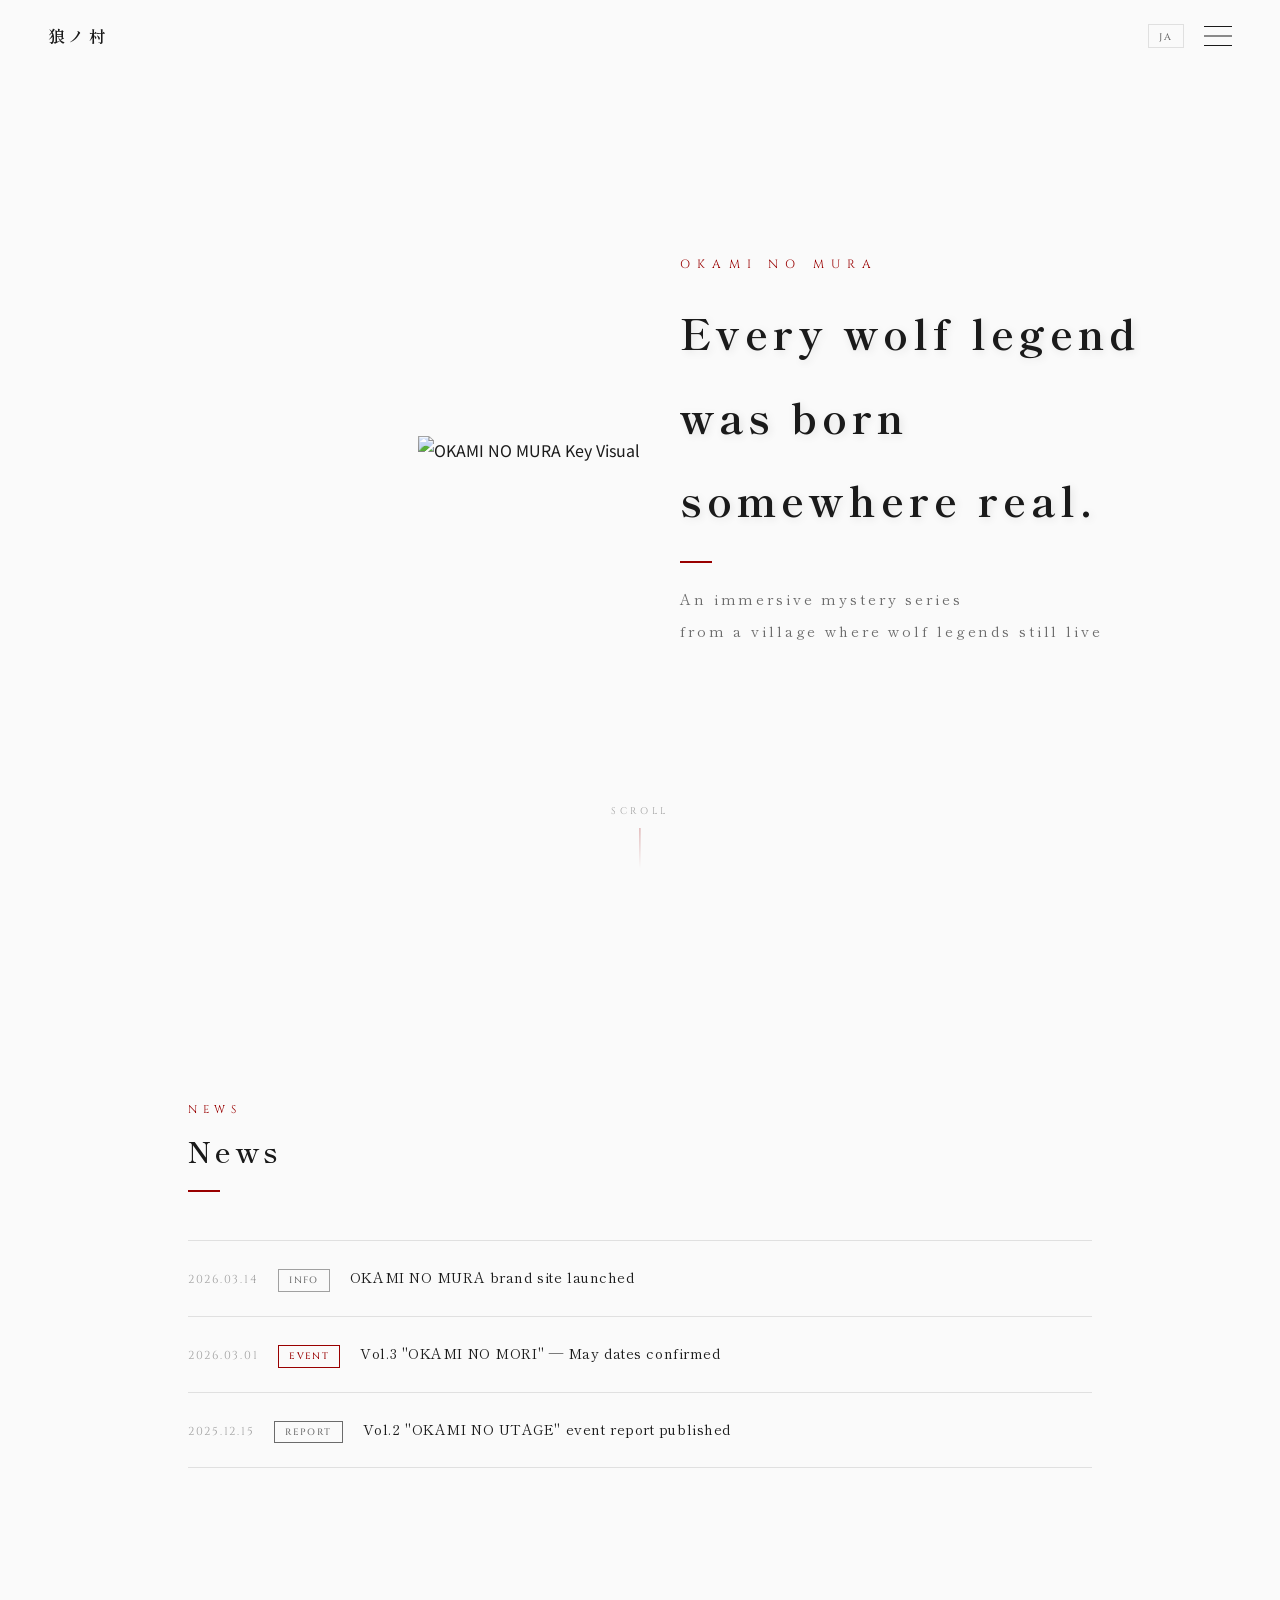
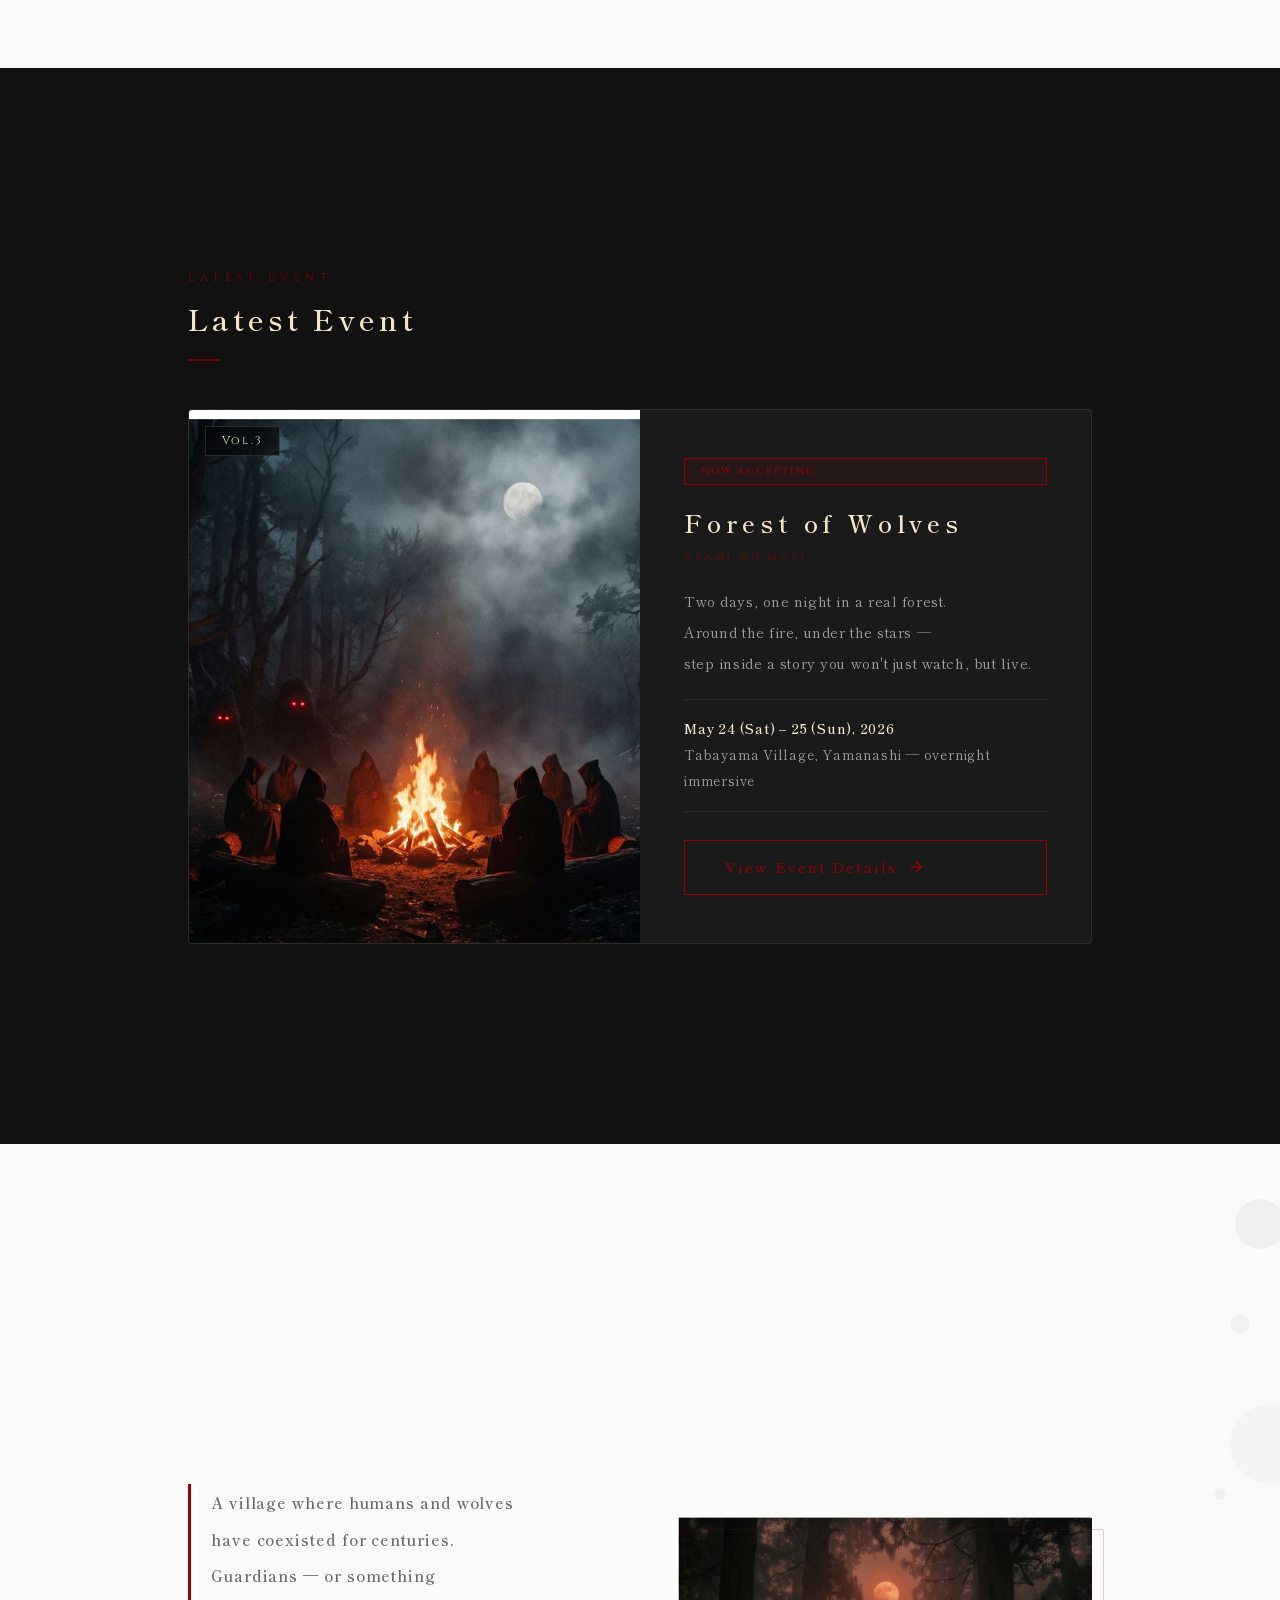
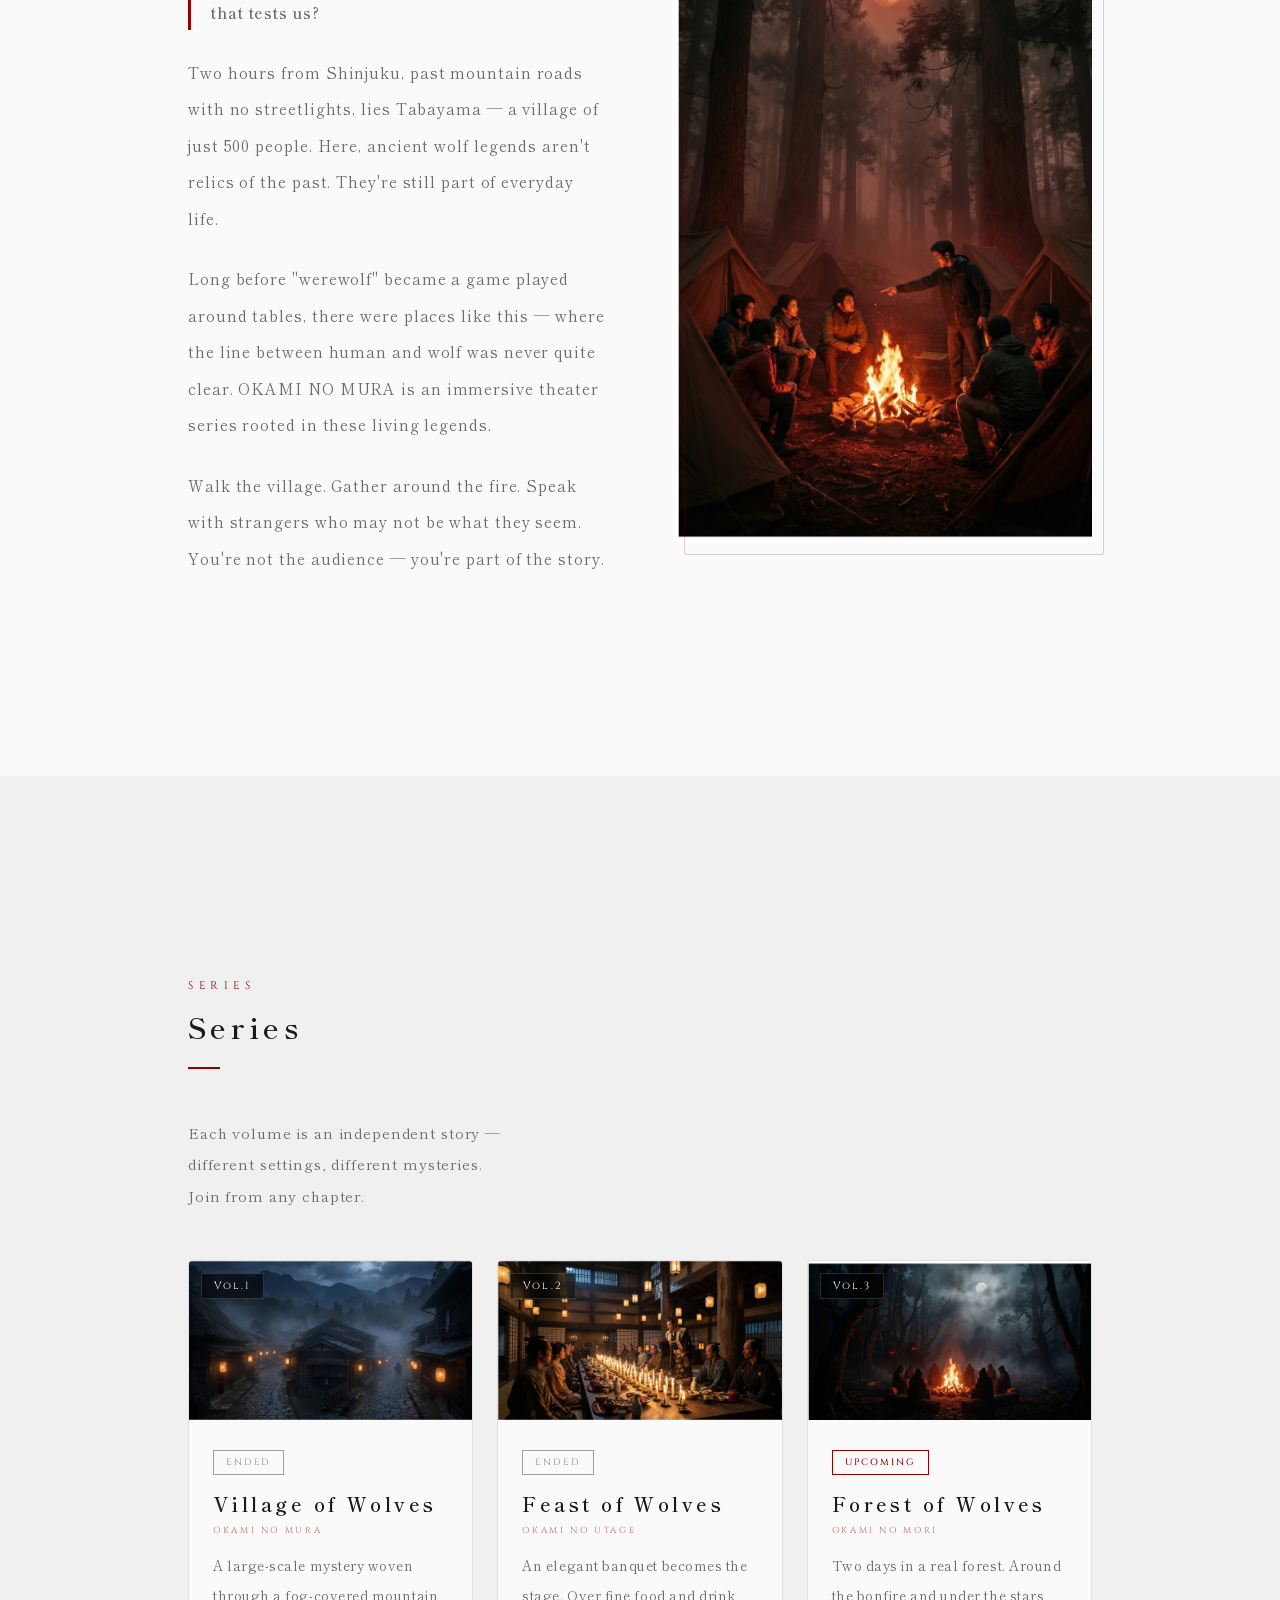
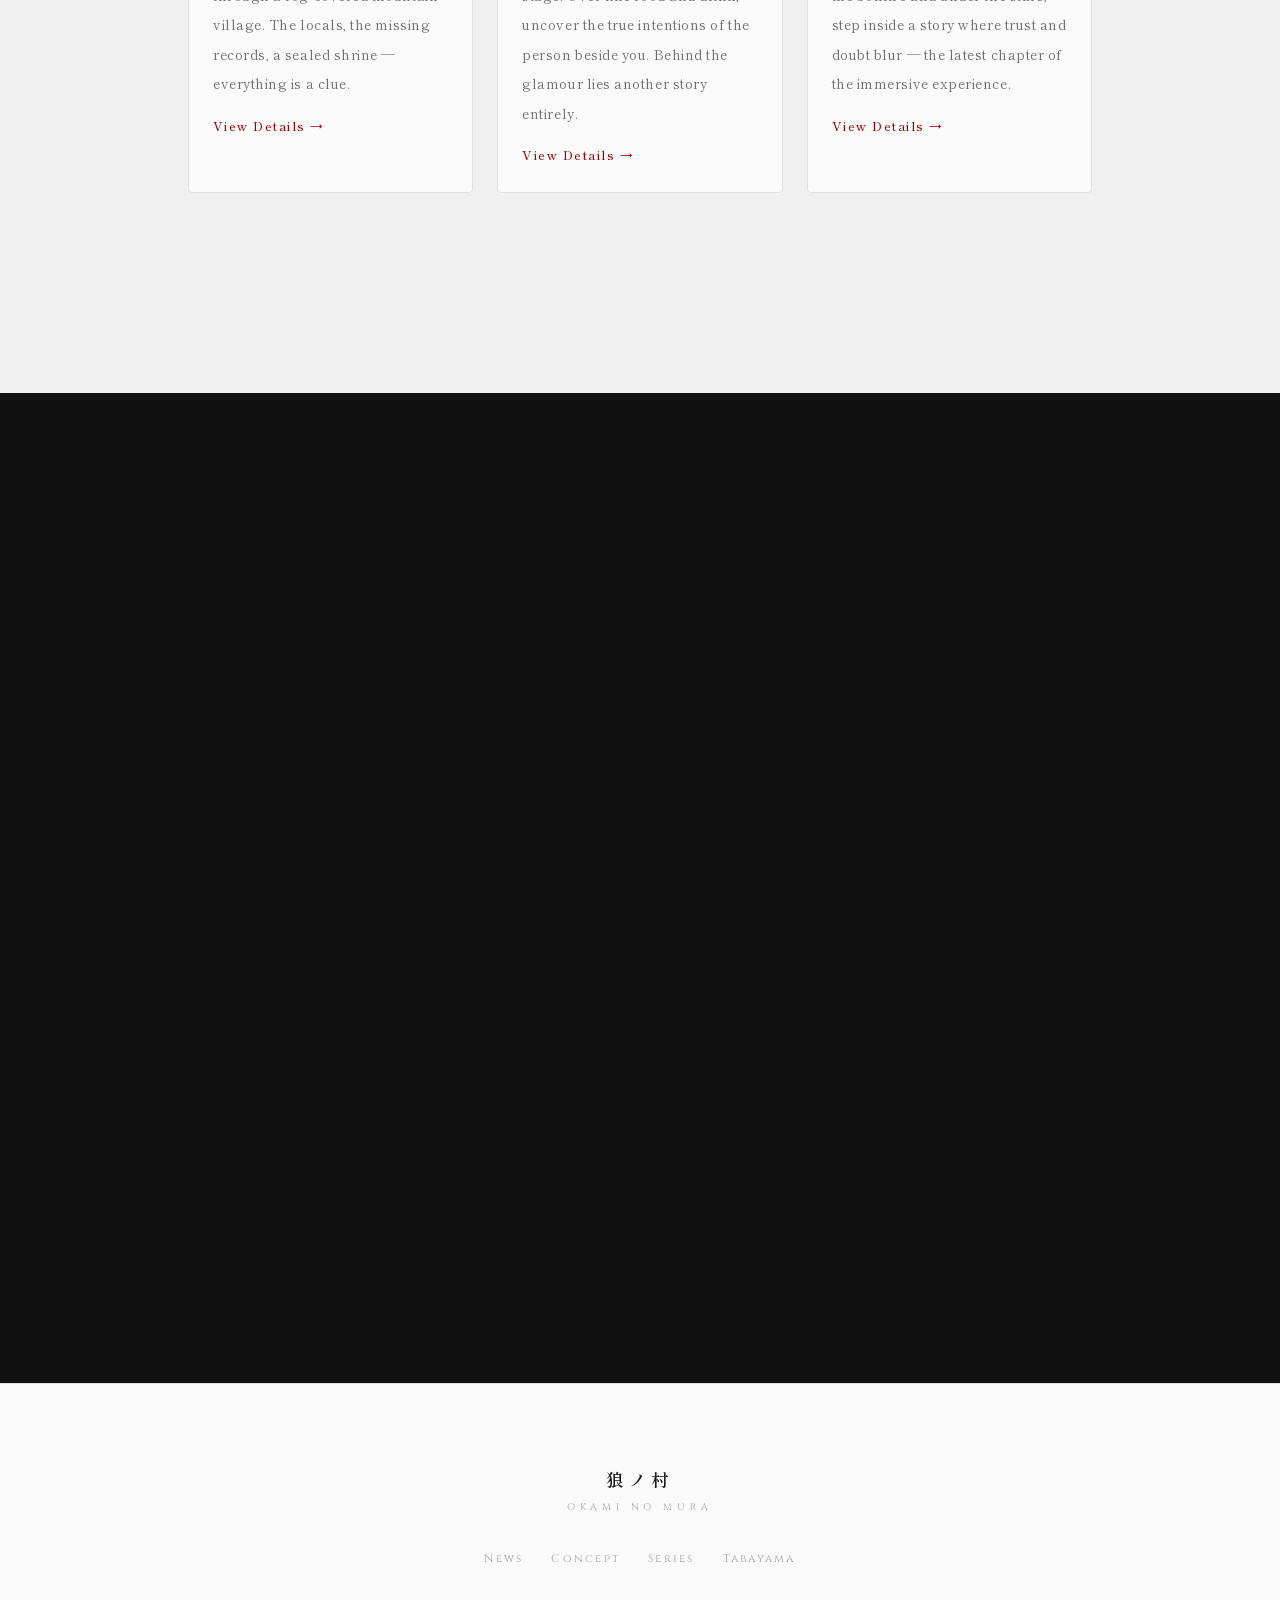
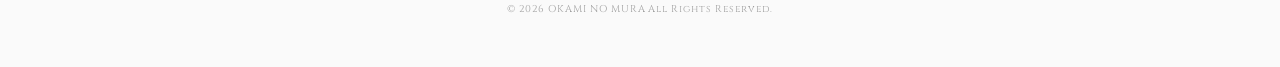
==== en/index.html @ 96cfb5c4 "Add OGP meta tags with separate JA/EN support - Add OGP + Twitter Card tags to index.html (Japanese)" ====
<!DOCTYPE html>
<html lang="en">
<head>
  <meta charset="UTF-8">
  <meta name="viewport" content="width=device-width, initial-scale=1.0">
  <base href="/">
  <title>OKAMI NO MURA — Immersive Mystery Series from Tabayama Village</title>
  <meta name="description" content="Every wolf legend was born somewhere real. An immersive theater series from a remote Japanese village where wolf legends still live. 2 hours from Tokyo.">
  <!-- OGP -->
  <meta property="og:title" content="OKAMI NO MURA — Immersive Mystery from a Real Wolf-Legend Village">
  <meta property="og:description" content="Every wolf legend was born somewhere real. Step into a remote Japanese village where ancient wolf folklore meets immersive theater. 2 hours from Tokyo.">
  <meta property="og:type" content="website">
  <meta property="og:url" content="https://tabayama-wolfstory.netlify.app/en">
  <meta property="og:image" content="https://tabayama-wolfstory.netlify.app/images/ogp.png">
  <meta property="og:image:width" content="1200">
  <meta property="og:image:height" content="630">
  <meta property="og:locale" content="en_US">
  <meta property="og:locale:alternate" content="ja_JP">
  <meta property="og:site_name" content="OKAMI NO MURA">
  <!-- Twitter Card -->
  <meta name="twitter:card" content="summary_large_image">
  <meta name="twitter:title" content="OKAMI NO MURA — Immersive Mystery from a Real Wolf-Legend Village">
  <meta name="twitter:description" content="Every wolf legend was born somewhere real. Step into a remote Japanese village where ancient wolf folklore meets immersive theater. 2 hours from Tokyo.">
  <meta name="twitter:image" content="https://tabayama-wolfstory.netlify.app/images/ogp.png">
  <meta name="theme-color" content="#FAFAFA">
  <link rel="preconnect" href="https://fonts.googleapis.com">
  <link rel="preconnect" href="https://fonts.gstatic.com" crossorigin>
  <link href="https://fonts.googleapis.com/css2?family=Cinzel:wght@400;500;600;700&family=Shippori+Mincho:wght@400;500;600;700&family=Noto+Sans+JP:wght@300;400;500;700&family=Noto+Serif+JP:wght@400;500;600;700&display=swap" rel="stylesheet">
  <link rel="stylesheet" href="css/style.css">
  <script>
    (function(){
      var p=location.pathname,l;
      if(p==='/en'||p==='/en/')l='en';
      else l=(navigator.language||'ja').toLowerCase().startsWith('ja')?'ja':'en';
      document.documentElement.lang=l;
    })();
  </script>
</head>
<body>

  <!-- ========== LOADING SCREEN ========== -->
  <div id="loading" class="loading">
    <div class="loading__inner">
      <p class="loading__label">OKAMI NO MURA</p>
      <div class="loading__brush">
        <div class="loading__brush-stroke"></div>
      </div>
      <p class="loading__sub" data-i18n="loading_sub">丹波山村イマーシブプロジェクト</p>
    </div>
  </div>

  <!-- ========== HEADER ========== -->
  <header class="header" id="header">
    <div class="header__inner">
      <a href="#hero" class="header__logo" data-i18n="header_logo">狼ノ村</a>
      <div class="header__right">
        <button class="lang-toggle" id="langToggle" aria-label="Switch language">
          <span class="lang-toggle__label" data-i18n="lang_label">EN</span>
        </button>
        <button class="header__menu-btn" id="menuBtn" aria-label="Open menu">
          <span></span><span></span><span></span>
        </button>
      </div>
    </div>
    <nav class="header__nav" id="headerNav">
      <ul class="header__nav-list">
        <li><a href="#news" data-nav>News</a></li>
        <li><a href="#concept" data-nav>Concept</a></li>
        <li><a href="#series" data-nav>Series</a></li>
        <li><a href="#tabayama" data-nav>Tabayama</a></li>
      </ul>
    </nav>
  </header>

  <main>

    <!-- ========== HERO ========== -->
    <section class="hero" id="hero">
      <div class="hero__kv">
        <picture>
          <source media="(min-width: 768px)" srcset="images/kv_dynamic_h.png">
          <img src="images/kv_dynamic_v.png" alt="OKAMI NO MURA Key Visual" class="hero__kv-img">
        </picture>
      </div>
      <div class="hero__text">
        <p class="hero__en">OKAMI NO MURA</p>
        <h1 class="hero__title">
          <span class="hero__title-line" data-i18n="hero_line1">その村には、</span>
          <span class="hero__title-line" data-i18n="hero_line2">まだ語られていない</span>
          <span class="hero__title-line" data-i18n="hero_line3">物語がある。</span>
        </h1>
        <div class="hero__divider"></div>
        <p class="hero__desc" data-i18n="hero_desc">狼伝承の残る村で起こる<br>人と狼のミステリーシリーズ</p>
      </div>
      <div class="hero__scroll-wrap">
        <div class="hero__scroll">
          <span>Scroll</span>
          <div class="hero__scroll-line"></div>
        </div>
      </div>
    </section>

    <!-- ========== NEWS ========== -->
    <section class="news" id="news">
      <div class="container">
        <div class="section-header reveal">
          <span class="section-en">News</span>
          <h2 class="section-title" data-i18n="news_title">お知らせ</h2>
        </div>
        <ul class="news__list reveal" style="--delay:.2s">
          <li class="news__item">
            <time class="news__date">2026.03.14</time>
            <span class="news__tag news__tag--info">INFO</span>
            <p class="news__text" data-i18n="news_1">「狼ノ村」ブランドサイトを公開しました</p>
          </li>
          <li class="news__item">
            <time class="news__date">2026.03.01</time>
            <span class="news__tag news__tag--event">EVENT</span>
            <p class="news__text" data-i18n="news_2">Vol.3「狼ノ森」5月開催決定 ─ 参加者募集開始</p>
          </li>
          <li class="news__item">
            <time class="news__date">2025.12.15</time>
            <span class="news__tag news__tag--report">REPORT</span>
            <p class="news__text" data-i18n="news_3">Vol.2「狼ノ宴」開催レポートを公開しました</p>
          </li>
        </ul>
      </div>
    </section>

    <!-- ========== LATEST EVENT ========== -->
    <section class="latest" id="latest">
      <div class="latest__bg"></div>
      <div class="container">
        <div class="section-header section-header--light reveal">
          <span class="section-en">Latest Event</span>
          <h2 class="section-title" data-i18n="latest_title">最新イベント</h2>
        </div>
        <div class="latest__card reveal" style="--delay:.2s">
          <div class="latest__card-img">
            <img src="images/hero_top.jpg" alt="Forest of Wolves" loading="lazy">
            <span class="latest__card-vol">Vol.3</span>
          </div>
          <div class="latest__card-body">
            <span class="latest__card-badge" data-i18n="latest_badge">参加者募集中</span>
            <h3 class="latest__card-title" data-i18n="title_mori">狼ノ森</h3>
            <p class="latest__card-sub" data-i18n="sub_mori">OKAMI NO MORI</p>
            <p class="latest__card-text" data-i18n="latest_text">本物の森で一泊二日。焚き火と星空の下、<br>嘘をつき、見破り、信じる──<br>身体ごと物語に入り込む、リアル人狼体験。</p>
            <div class="latest__card-info" data-i18n="latest_info"><p><strong>2026年 5月24日（土）〜 25日（日）</strong></p><p>山梨県丹波山村 ─ 一泊二日</p></div>
            <a href="https://okami-no-mori.netlify.app/en" target="_blank" rel="noopener" class="btn btn--crimson" data-link="mori">
              <span data-i18n="latest_cta">イベント詳細を見る</span>
              <svg width="18" height="18" viewBox="0 0 24 24" fill="none" stroke="currentColor" stroke-width="2"><path d="M5 12h14M12 5l7 7-7 7"/></svg>
            </a>
          </div>
        </div>
      </div>
    </section>

    <!-- ========== CONCEPT ========== -->
    <section class="concept" id="concept">
      <div class="container">
        <div class="section-header reveal">
          <span class="section-en">Concept</span>
          <h2 class="section-title" data-i18n="concept_title">コンセプト</h2>
        </div>
        <div class="concept__body">
          <div class="concept__text reveal" style="--delay:.2s">
            <p class="concept__lead" data-i18n="concept_lead">人と狼が共存する村。<br>だが狼は、守護者なのか、<br>それとも試す存在なのか。</p>
            <p data-i18n="concept_p1">新宿から約2時間。街灯のない山道を抜けた先に、<br>人口わずか500人の村──丹波山村がある。<br>この村には、古くから狼にまつわる伝承が息づいている。</p>
            <p data-i18n="concept_p2">「狼ノ村」は、その伝承を物語の核に据えた<br>没入型シアターシリーズ。<br>あなたに渡されるのは、名前と過去と秘密。</p>
            <p data-i18n="concept_p3">村を歩き、焚き火を囲み、誰かと語り合う。<br>あなたは「観客」じゃない。<br>物語の、当事者だ。</p>
          </div>
          <div class="concept__visual reveal" style="--delay:.35s">
            <img src="images/wolf_forest_main.jpg" alt="Tabayama Village landscape" loading="lazy">
            <div class="concept__visual-border"></div>
          </div>
        </div>
      </div>
      <svg class="concept__ink" viewBox="0 0 120 400" fill="none" xmlns="http://www.w3.org/2000/svg">
        <circle cx="100" cy="80" r="25" fill="#000" opacity=".04"/>
        <circle cx="80" cy="180" r="10" fill="#000" opacity=".03"/>
        <circle cx="110" cy="300" r="40" fill="#000" opacity=".025"/>
        <circle cx="60" cy="350" r="6" fill="#000" opacity=".04"/>
      </svg>
    </section>

    <!-- ========== SERIES ========== -->
    <section class="series" id="series">
      <div class="container">
        <div class="section-header reveal">
          <span class="section-en">Series</span>
          <h2 class="section-title" data-i18n="series_title">シリーズ</h2>
        </div>
        <p class="series__intro reveal" style="--delay:.15s" data-i18n="series_intro">舞台も事件も異なる、複数の独立した物語。<br>どの作品からでも参加できます。</p>
        <div class="series__grid">

          <!-- Vol.1 -->
          <a href="#" class="series-card reveal" style="--delay:.15s">
            <div class="series-card__img">
              <img src="images/series_okami_mura.jpg" alt="Village of Wolves" loading="lazy">
              <span class="series-card__vol">Vol.1</span>
            </div>
            <div class="series-card__body">
              <span class="series-card__badge series-card__badge--ended" data-i18n="badge_ended">終了</span>
              <h3 class="series-card__title" data-i18n="title_mura">狼ノ村</h3>
              <p class="series-card__sub" data-i18n="sub_mura">OKAMI NO MURA</p>
              <p class="series-card__text" data-i18n="series_v1_text">霧に包まれた山村を舞台に、村全体を巡る大規模マーダーミステリー。古民家の住人、消えた記録、封印された祠──すべてが手がかりになる。</p>
              <span class="series-card__link" data-i18n="series_link">詳細を見る →</span>
            </div>
          </a>

          <!-- Vol.2 -->
          <a href="#" class="series-card reveal" style="--delay:.3s">
            <div class="series-card__img">
              <img src="images/series_okami_utage.jpg" alt="Feast of Wolves" loading="lazy">
              <span class="series-card__vol">Vol.2</span>
            </div>
            <div class="series-card__body">
              <span class="series-card__badge series-card__badge--ended" data-i18n="badge_ended">終了</span>
              <h3 class="series-card__title" data-i18n="title_utage">狼ノ宴</h3>
              <p class="series-card__sub" data-i18n="sub_utage">OKAMI NO UTAGE</p>
              <p class="series-card__text" data-i18n="series_v2_text">豪華な宴席が舞台。料理と酒を楽しみながら、隣の人物の「本当の目的」を探る。華やかさの裏に潜む、もうひとつの物語。</p>
              <span class="series-card__link" data-i18n="series_link">詳細を見る →</span>
            </div>
          </a>

          <!-- Vol.3 -->
          <a href="https://okami-no-mori.netlify.app/en" target="_blank" rel="noopener" class="series-card reveal" style="--delay:.45s" data-link="mori">
            <div class="series-card__img">
              <img src="images/hero_top.jpg" alt="Forest of Wolves" loading="lazy">
              <span class="series-card__vol">Vol.3</span>
            </div>
            <div class="series-card__body">
              <span class="series-card__badge series-card__badge--live" data-i18n="badge_upcoming">開催予定</span>
              <h3 class="series-card__title" data-i18n="title_mori">狼ノ森</h3>
              <p class="series-card__sub" data-i18n="sub_mori">OKAMI NO MORI</p>
              <p class="series-card__text" data-i18n="series_v3_text">本物の森で一泊二日。焚き火と星空の下、嘘をつき、見破り、信じる──身体ごと物語に入り込む、リアル人狼体験の最新作。</p>
              <span class="series-card__link" data-i18n="series_link">詳細を見る →</span>
            </div>
          </a>

        </div>
      </div>
    </section>

    <!-- ========== TABAYAMA ========== -->
    <section class="tabayama" id="tabayama">
      <div class="tabayama__bg"></div>
      <div class="container">
        <div class="section-header section-header--light reveal">
          <span class="section-en">Tabayama</span>
          <h2 class="section-title" data-i18n="tabayama_title">丹波山村</h2>
        </div>
        <div class="tabayama__content">
          <div class="tabayama__text reveal" style="--delay:.2s">
            <p class="tabayama__lead" data-i18n="tabayama_lead">東京から2時間の秘境。<br>物語が生まれる村。</p>
            <p data-i18n="tabayama_p1">山梨県北都留郡丹波山村。人口わずか500人。<br>東京都との県境に位置しながら、<br>深い山と清流に囲まれた秘境。</p>
            <p data-i18n="tabayama_p2">街灯のない夜道、満天の星空、<br>朝靄に霞む山々、川のせせらぎ──<br>この村だからこそ成り立つ体験がある。</p>
          </div>
          <div class="tabayama__access reveal" style="--delay:.35s">
            <h3 class="tabayama__access-title">Access</h3>
            <ul class="tabayama__access-list">
              <li>
                <span class="tabayama__access-label" data-i18n="access_train">電車</span>
                <span data-i18n="access_train_detail">JR青梅線「奥多摩駅」よりバス約40分</span>
              </li>
              <li>
                <span class="tabayama__access-label" data-i18n="access_car">車</span>
                <span data-i18n="access_car_detail">中央道「勝沼IC」より約60分</span>
              </li>
              <li>
                <span class="tabayama__access-label" data-i18n="access_shinjuku">新宿から</span>
                <span data-i18n="access_shinjuku_detail">約2時間（電車+バス）</span>
              </li>
            </ul>
          </div>
        </div>
      </div>
    </section>

  </main>

  <!-- ========== FOOTER ========== -->
  <footer class="footer">
    <div class="container">
      <p class="footer__logo" data-i18n="header_logo">狼ノ村</p>
      <p class="footer__en">OKAMI NO MURA</p>
      <nav class="footer__nav">
        <a href="#news">News</a>
        <a href="#concept">Concept</a>
        <a href="#series">Series</a>
        <a href="#tabayama">Tabayama</a>
      </nav>
      <div class="footer__copy">
        <p>&copy; 2026 OKAMI NO MURA All Rights Reserved.</p>
      </div>
    </div>
  </footer>

  <script src="js/main.js"></script>
</body>
</html>
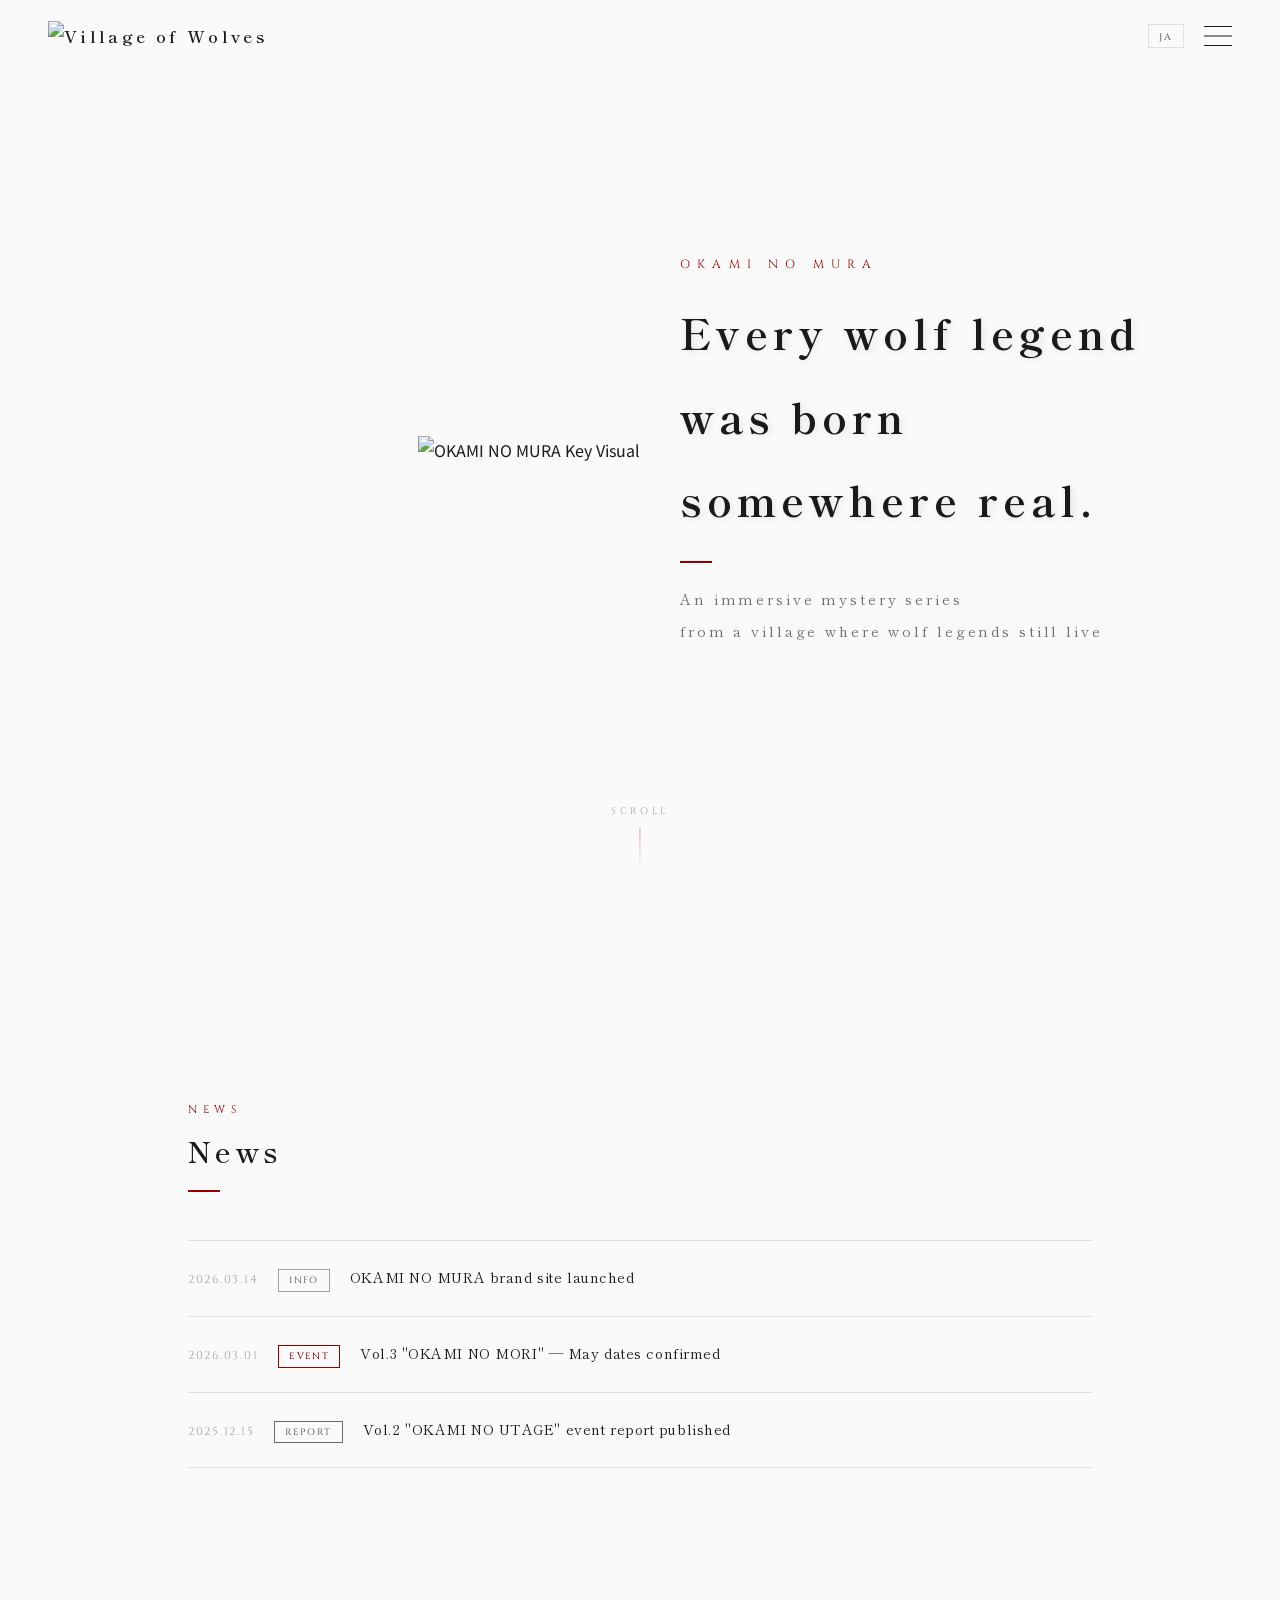
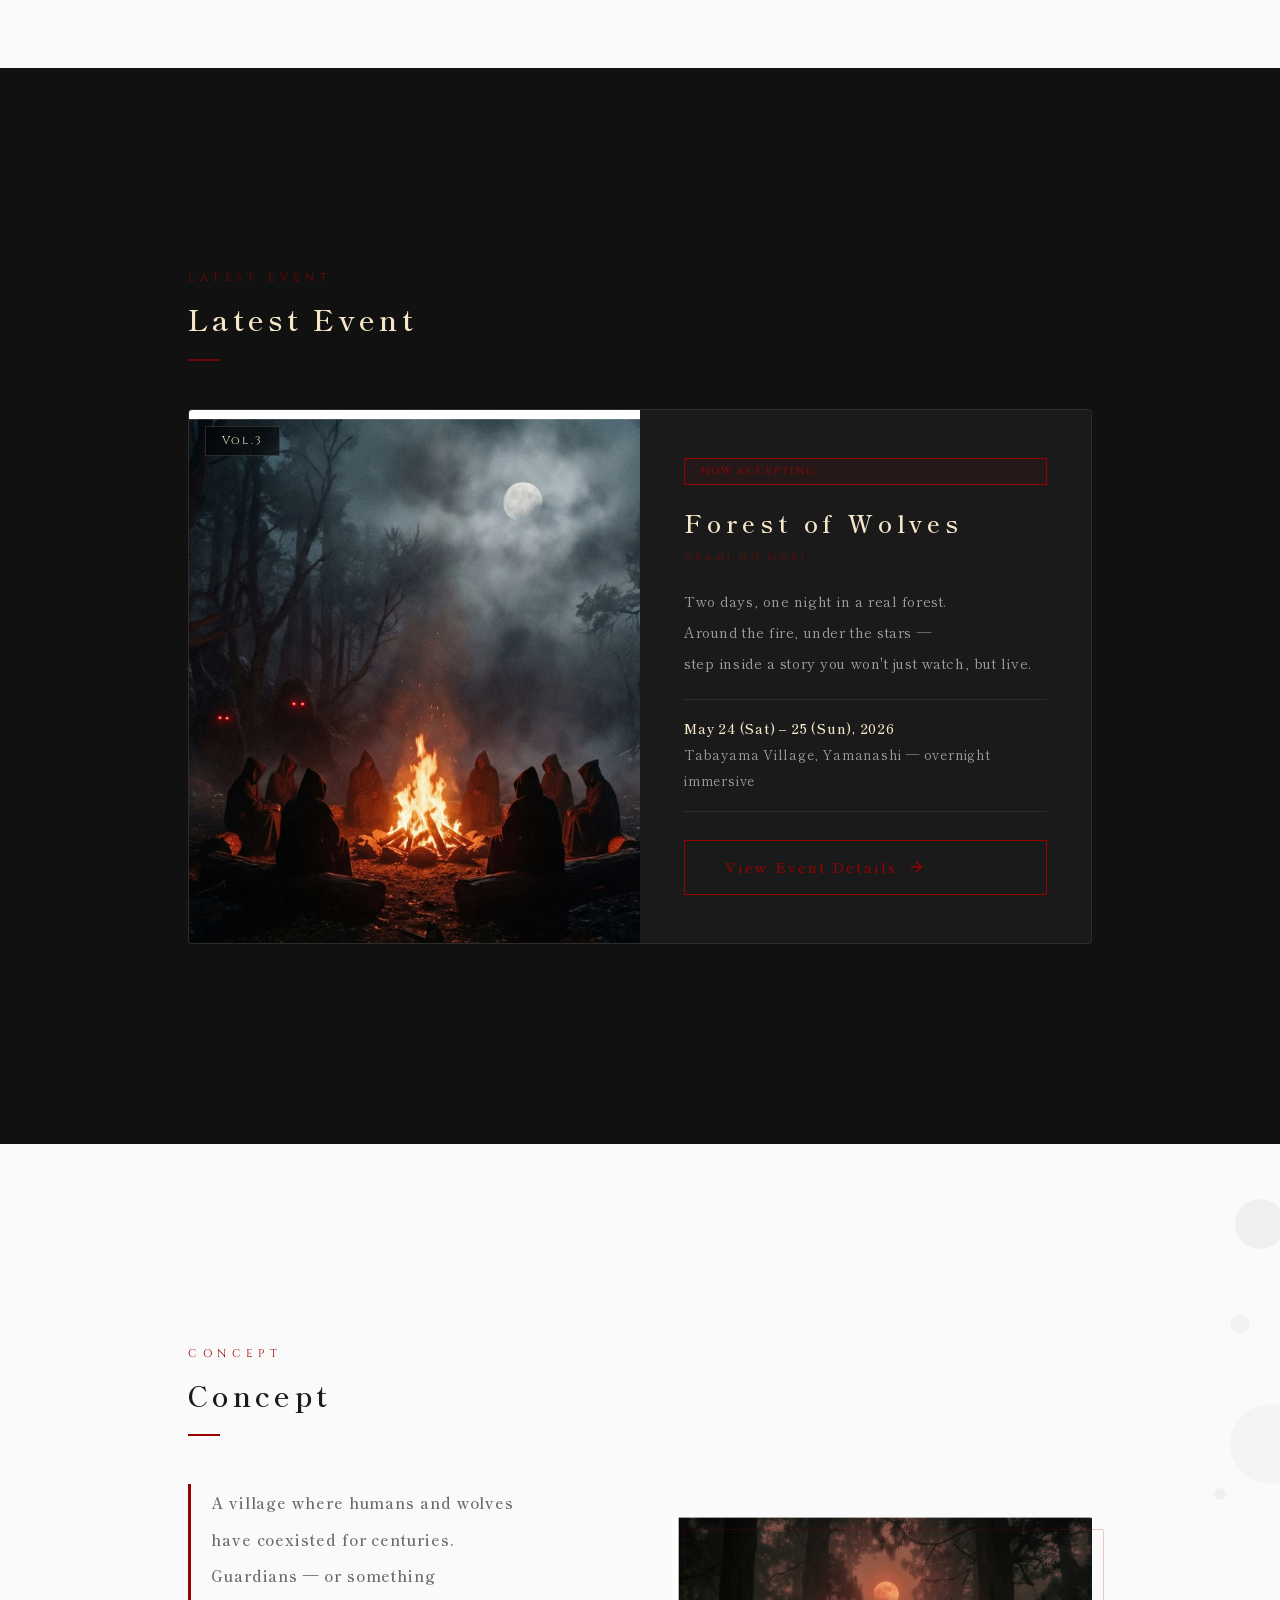
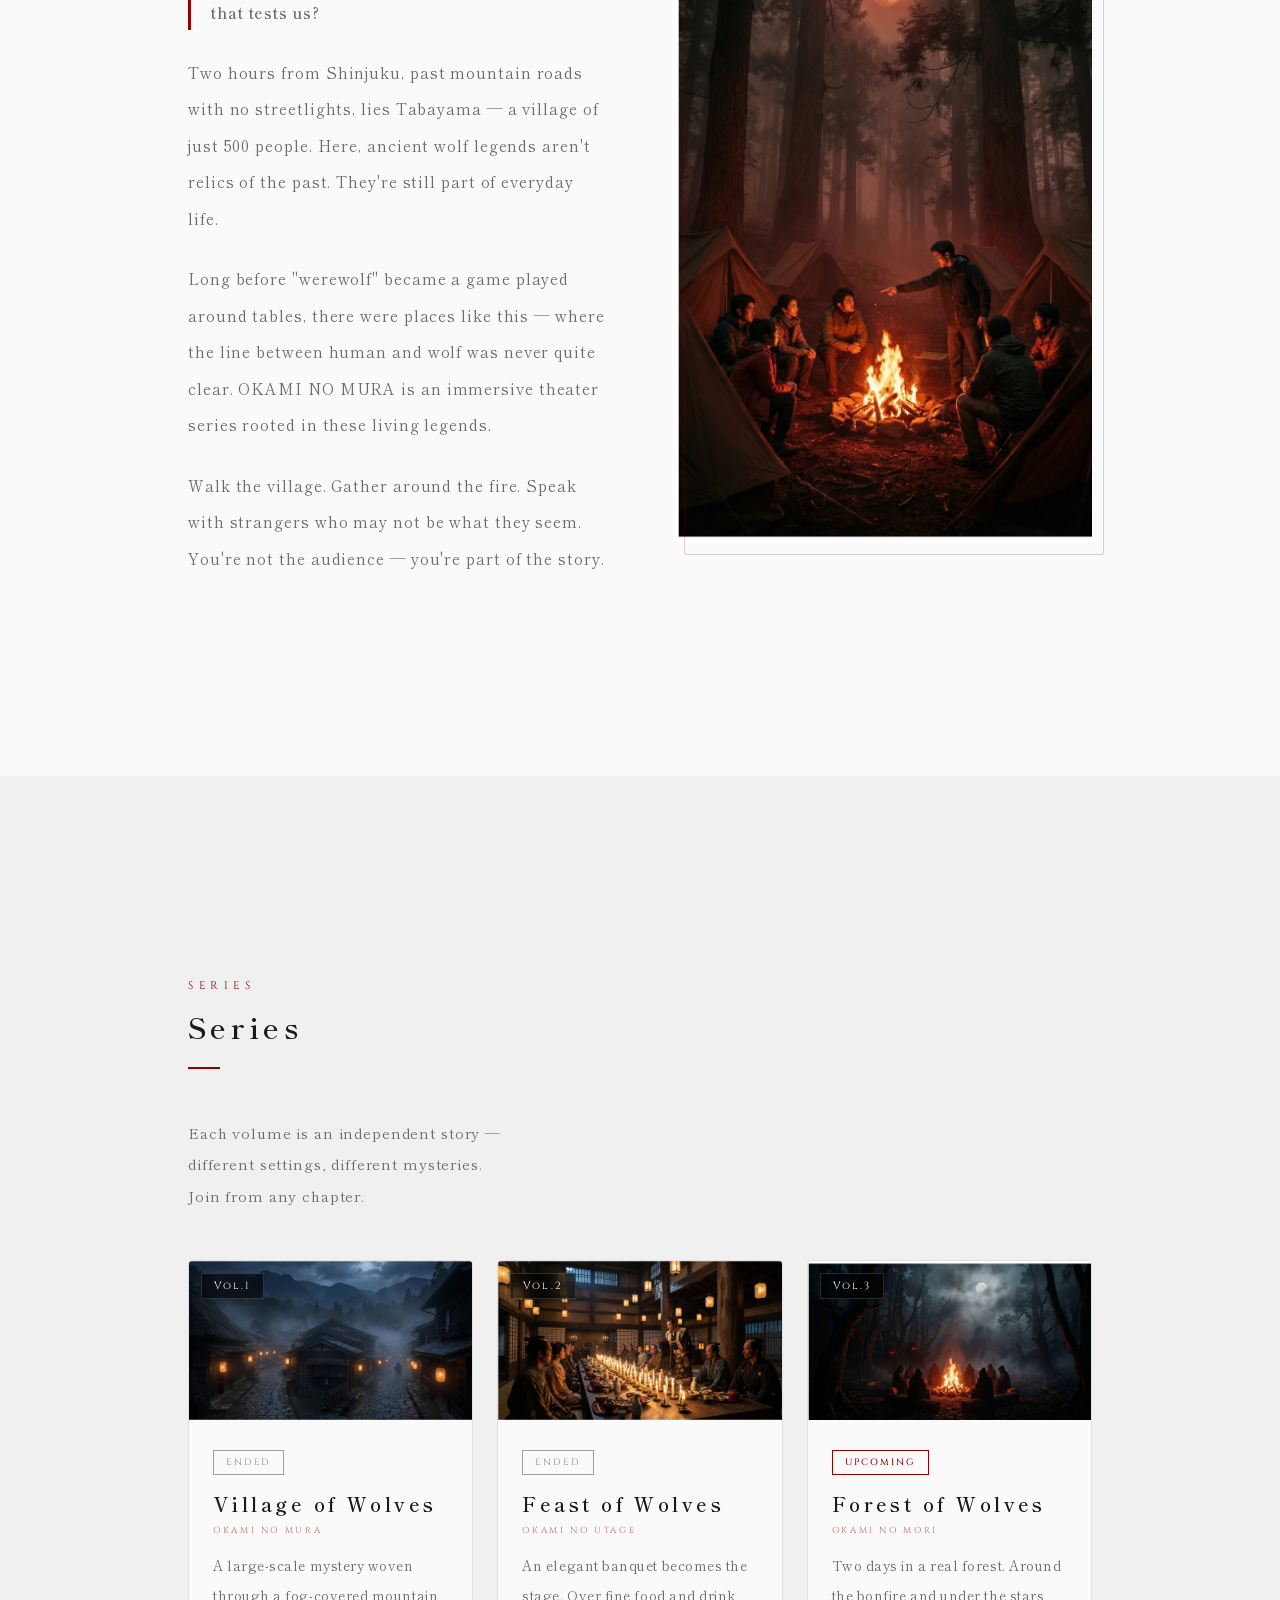
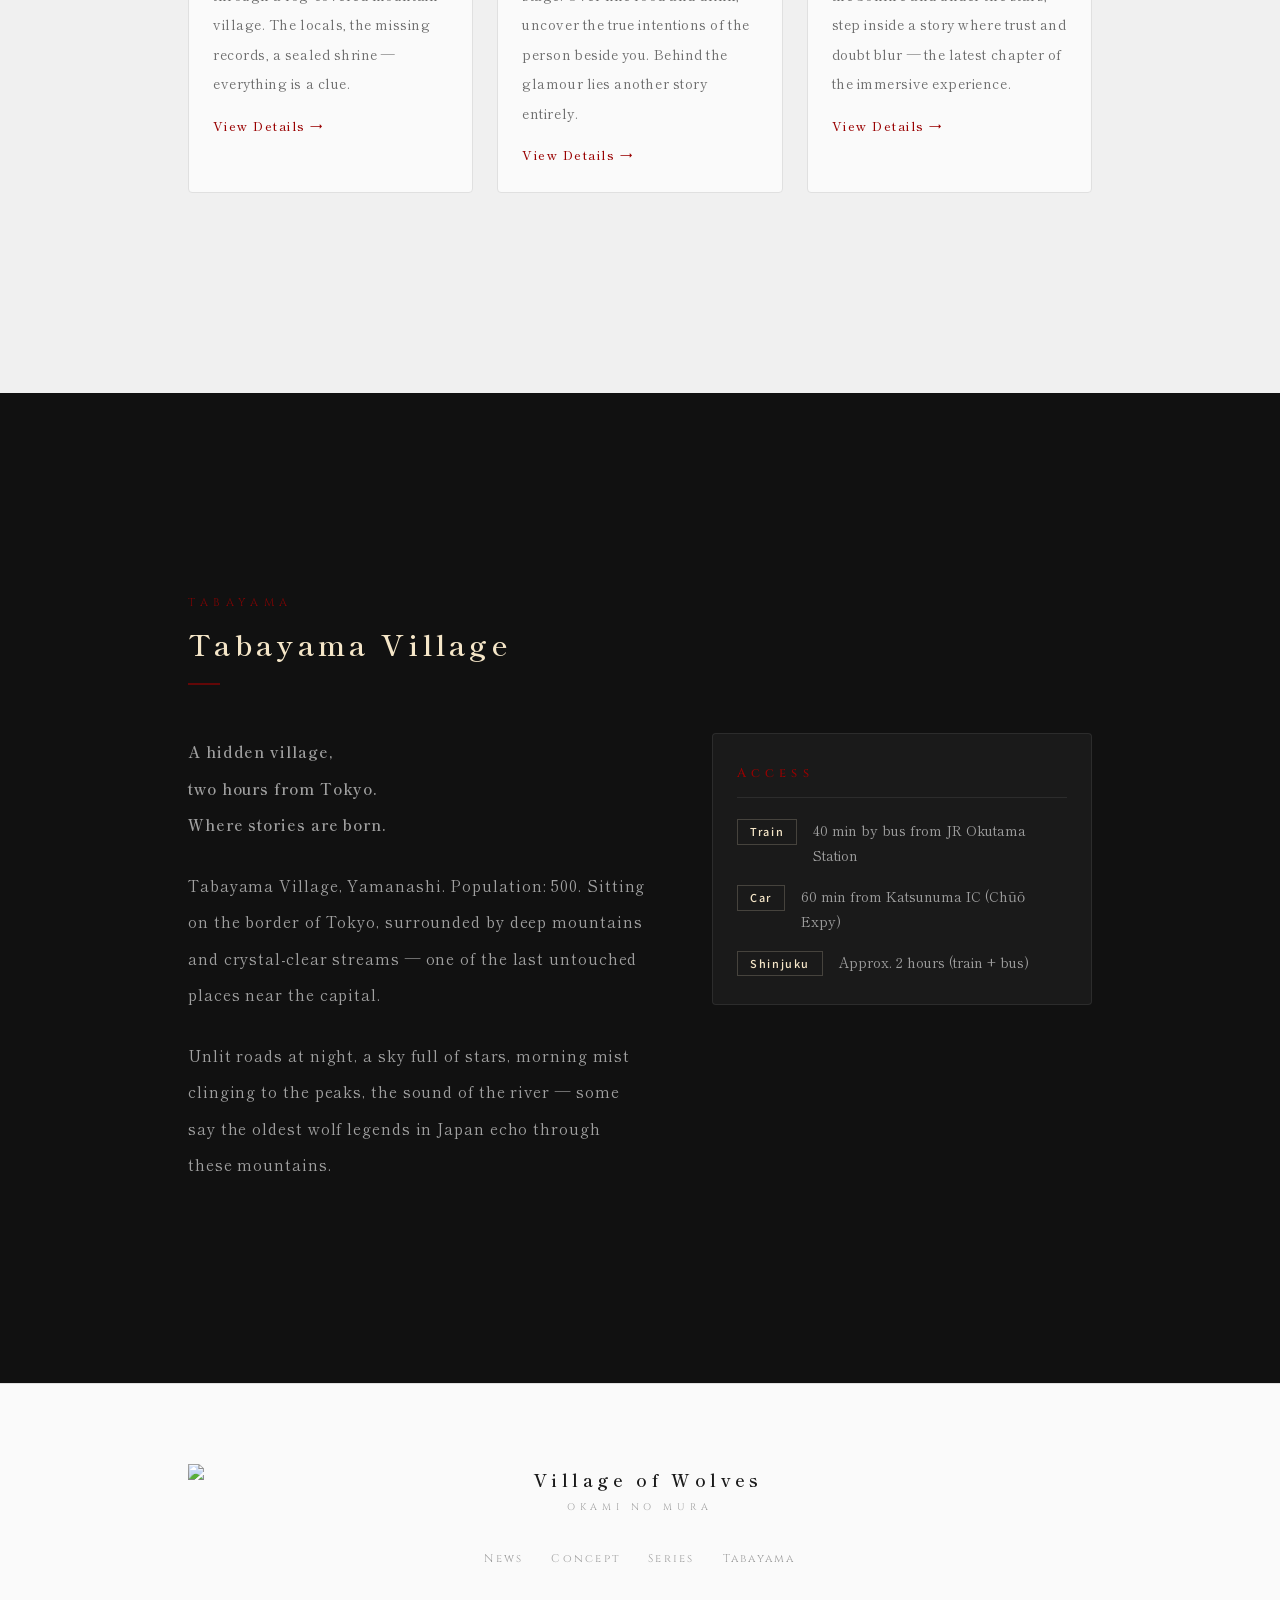
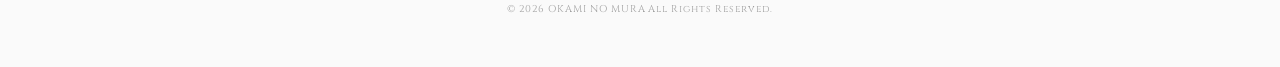
==== commit 1a4d4c87: "Replace text logo with image logo, add JA/EN logo switching - New logos: logo_okami_mura_h (JA), log" ====
--- a/en/index.html
+++ b/en/index.html
@@ -52,7 +52,9 @@
   <!-- ========== HEADER ========== -->
   <header class="header" id="header">
     <div class="header__inner">
-      <a href="#hero" class="header__logo" data-i18n="header_logo">狼ノ村</a>
+      <a href="#hero" class="header__logo">
+        <img src="images/logo_okami_mura_h.png" alt="Village of Wolves" height="40" data-logo-ja="images/logo_okami_mura_h.png" data-logo-en="images/logo_village_of_wolves_h.png">
+      </a>
       <div class="header__right">
         <button class="lang-toggle" id="langToggle" aria-label="Switch language">
           <span class="lang-toggle__label" data-i18n="lang_label">EN</span>
@@ -282,7 +284,9 @@
   <!-- ========== FOOTER ========== -->
   <footer class="footer">
     <div class="container">
-      <p class="footer__logo" data-i18n="header_logo">狼ノ村</p>
+      <p class="footer__logo">
+        <img src="images/logo_okami_mura_h.png" alt="Village of Wolves" height="48" data-logo-ja="images/logo_okami_mura_h.png" data-logo-en="images/logo_village_of_wolves_h.png">
+      </p>
       <p class="footer__en">OKAMI NO MURA</p>
       <nav class="footer__nav">
         <a href="#news">News</a>
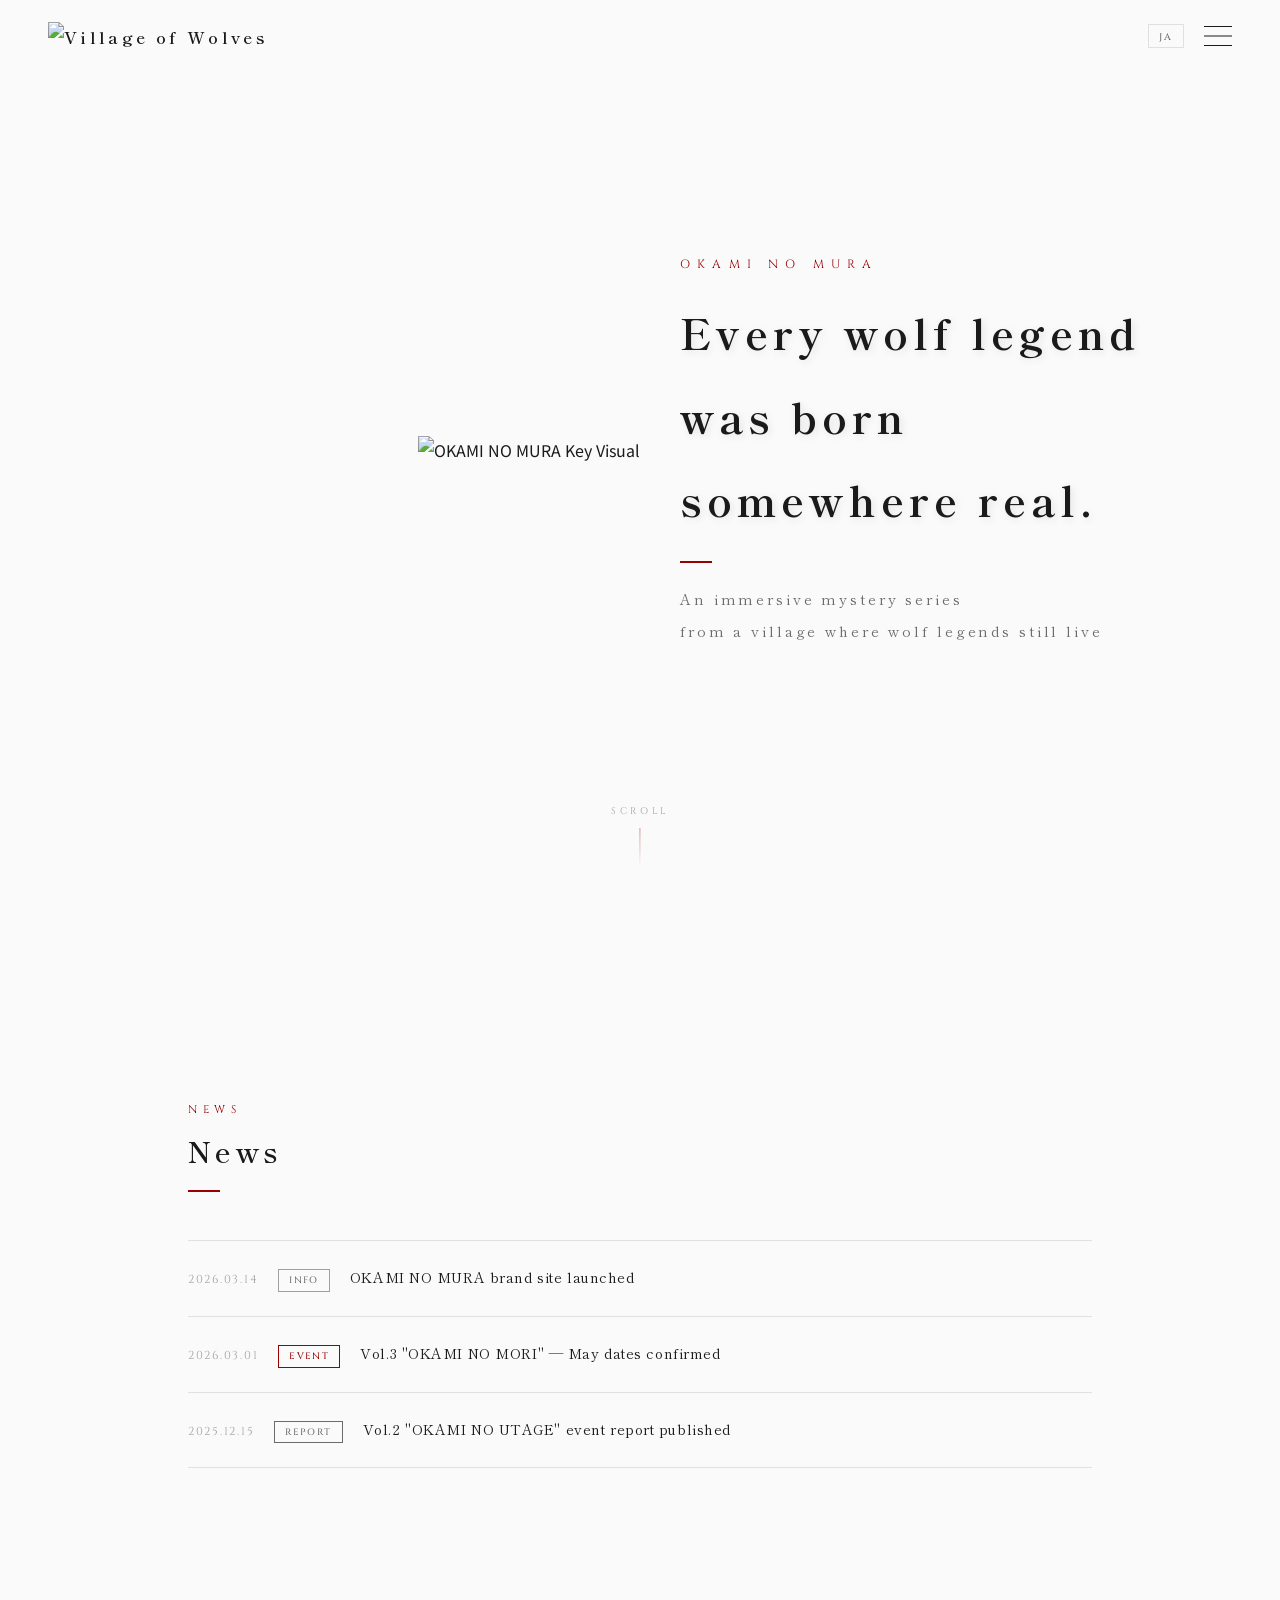
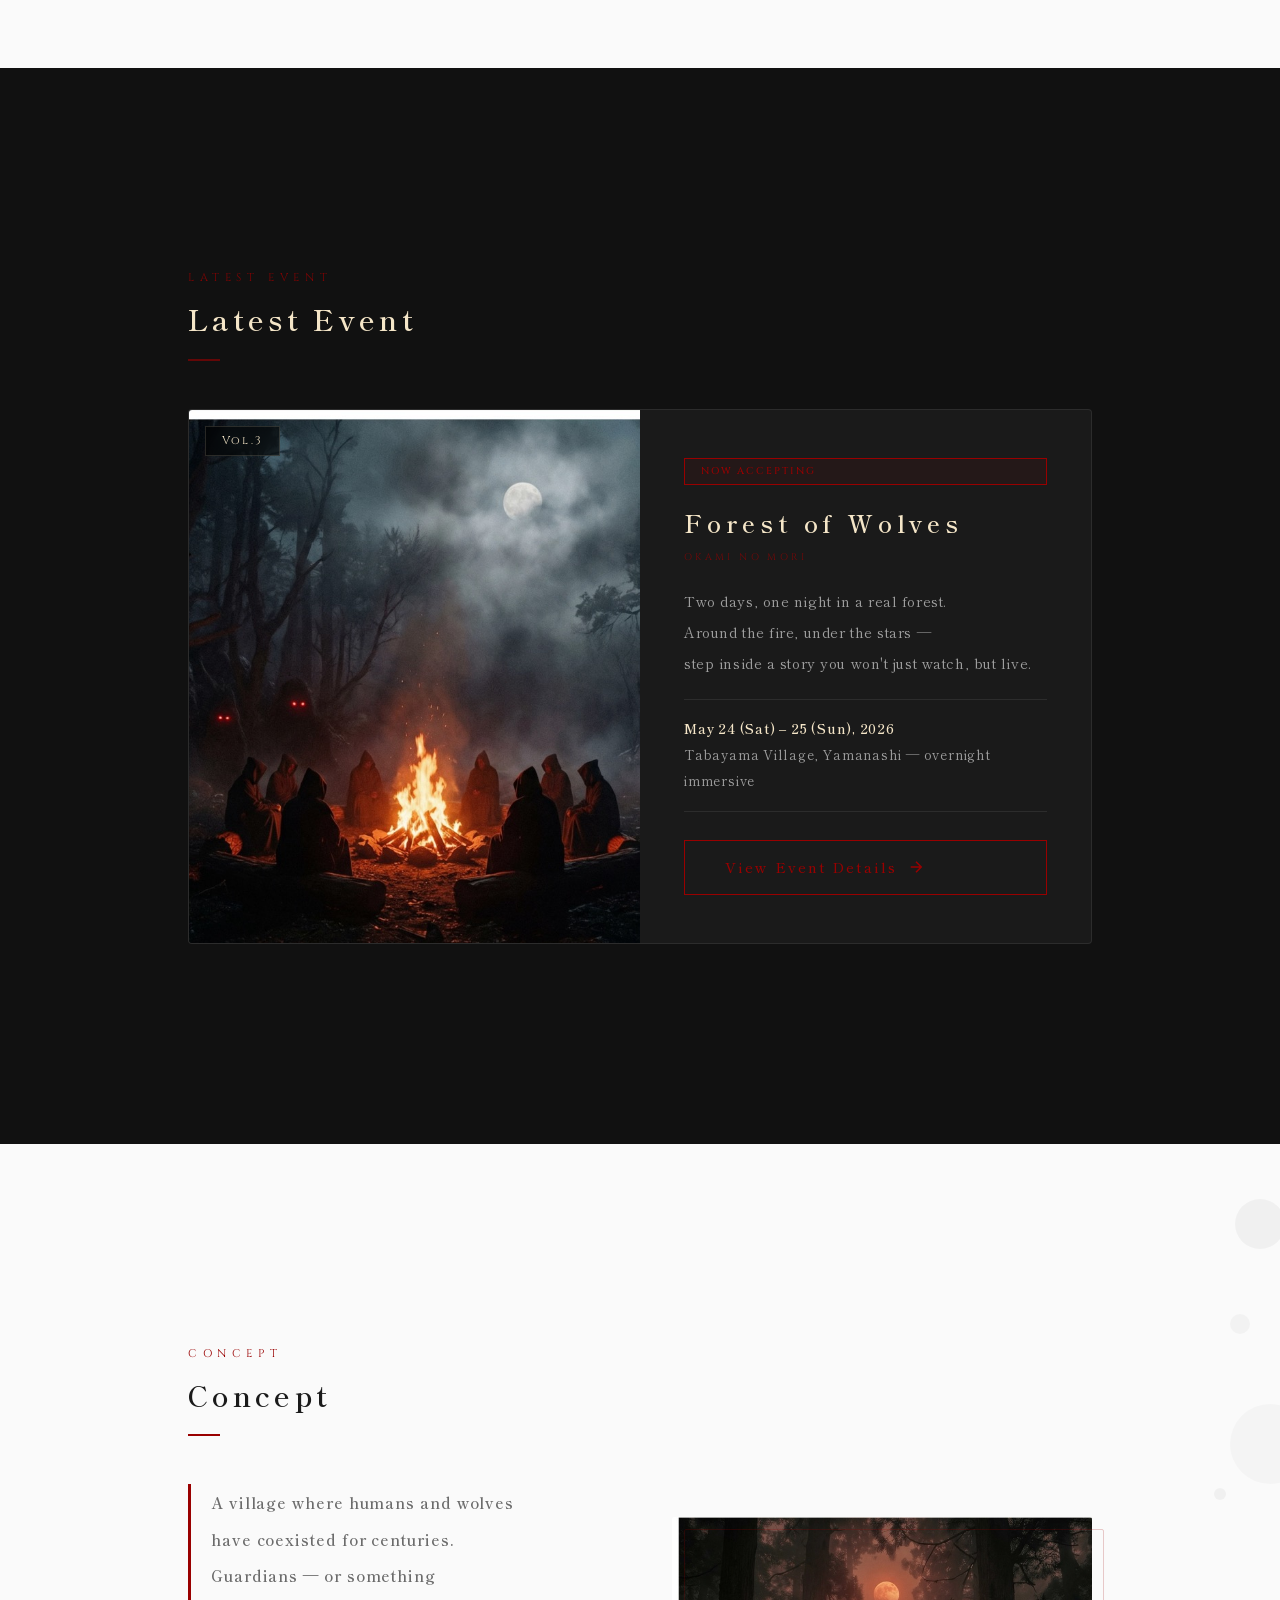
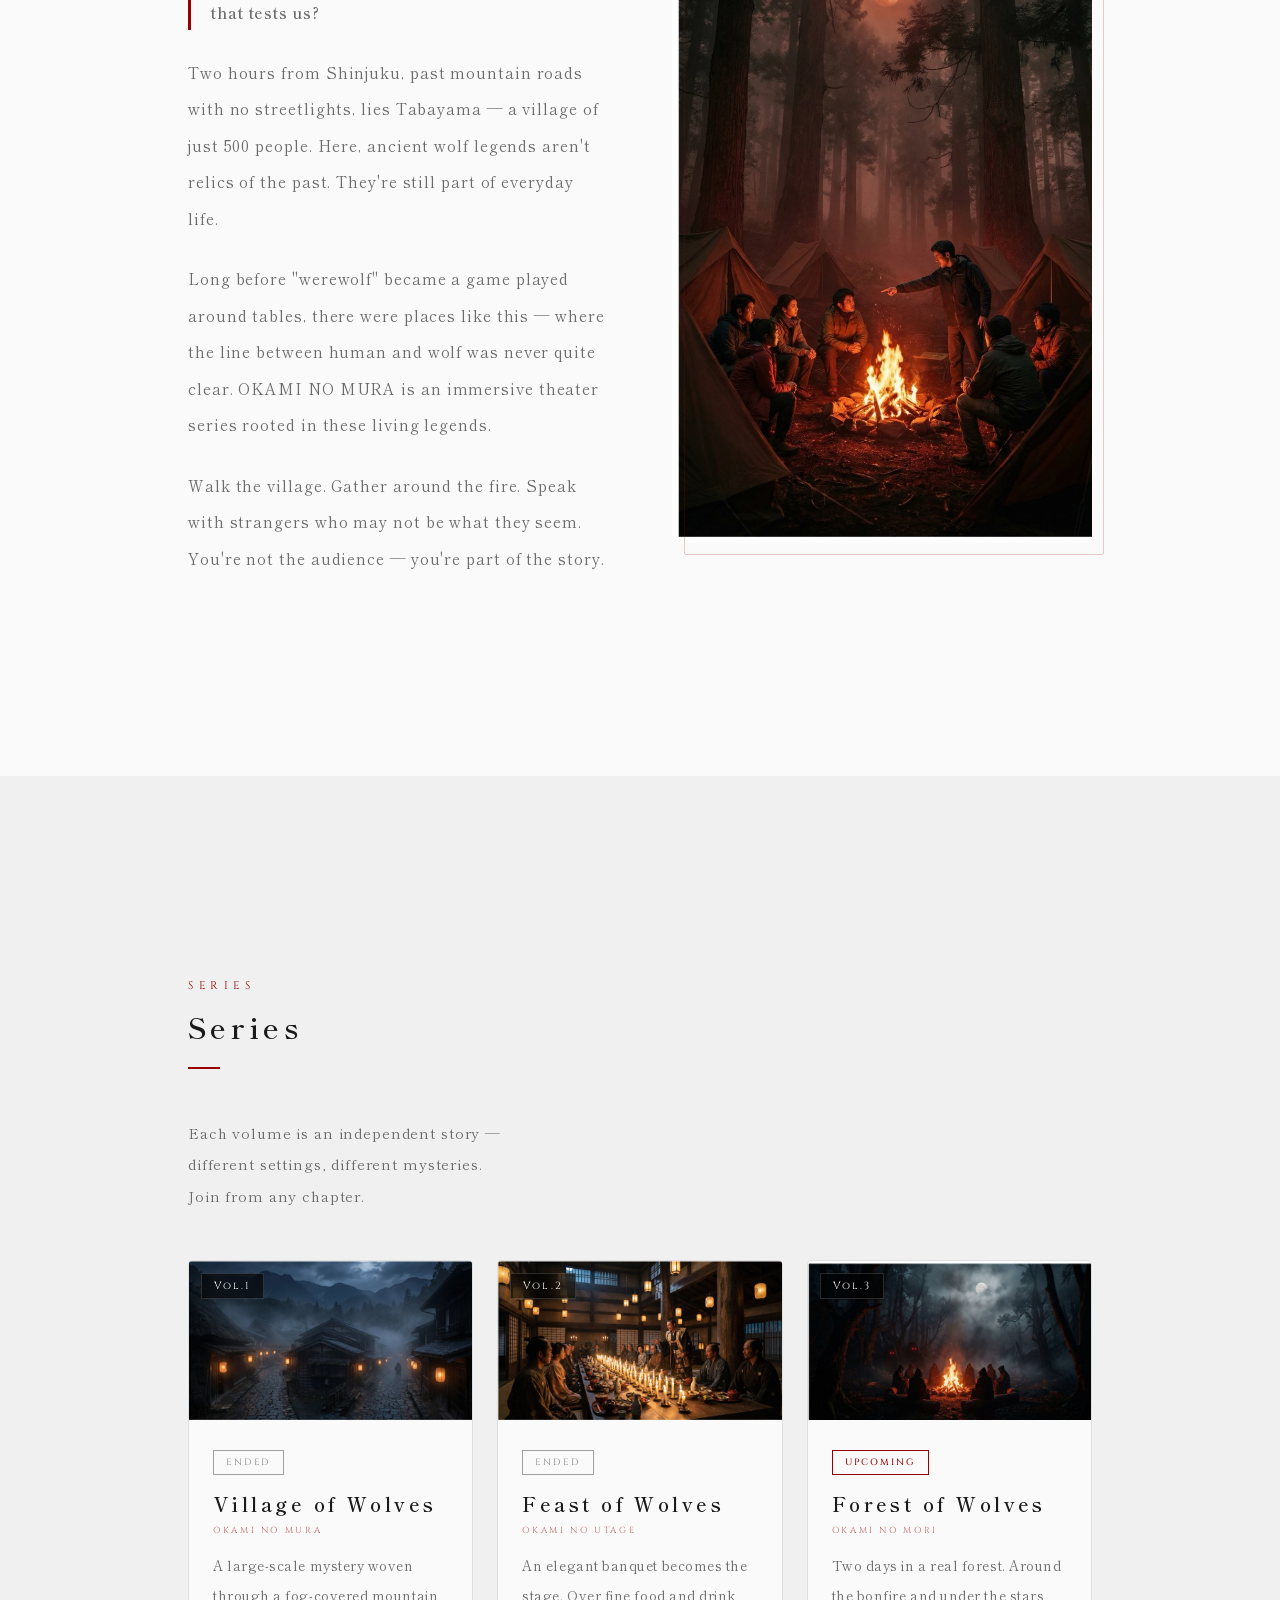
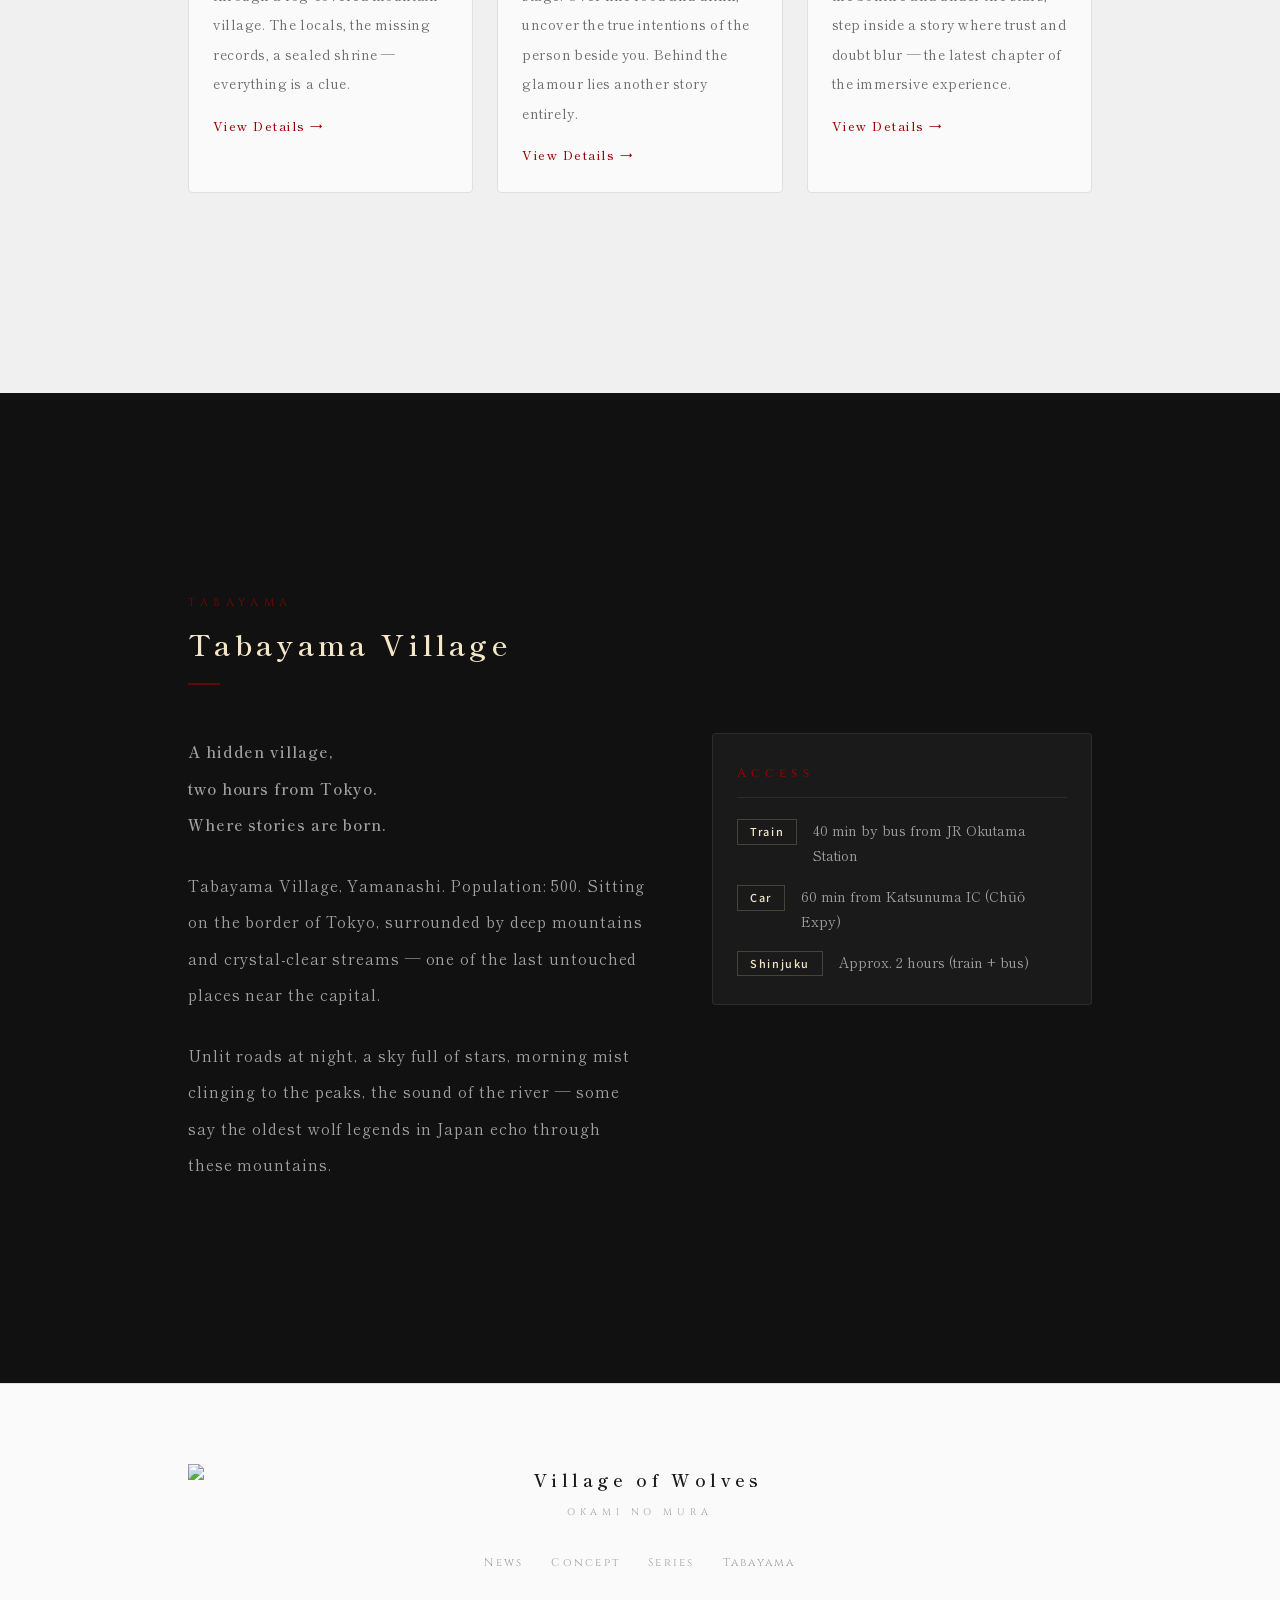
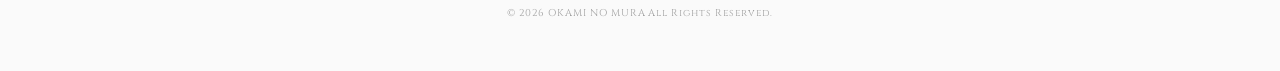
==== commit 5e6b9b51: "画像最適化 + SEO対策 画像最適化: - 不要なPNG重複ファイルを削除（10ファイル） - 全画像をウェブ適正サイズにリサイズ（合計60MB→5MB）  SEO: - canonical URL" ====
--- a/en/index.html
+++ b/en/index.html
@@ -23,6 +23,21 @@
   <meta name="twitter:description" content="Every wolf legend was born somewhere real. Step into a remote Japanese village where ancient wolf folklore meets immersive theater. 2 hours from Tokyo.">
   <meta name="twitter:image" content="https://tabayama-wolfstory.netlify.app/images/ogp.png">
   <meta name="theme-color" content="#FAFAFA">
+  <link rel="canonical" href="https://tabayama-wolfstory.netlify.app/en">
+  <link rel="alternate" hreflang="ja" href="https://tabayama-wolfstory.netlify.app/">
+  <link rel="alternate" hreflang="en" href="https://tabayama-wolfstory.netlify.app/en">
+  <link rel="alternate" hreflang="x-default" href="https://tabayama-wolfstory.netlify.app/">
+  <script type="application/ld+json">
+  {
+    "@context": "https://schema.org",
+    "@type": "Organization",
+    "name": "OKAMI NO MURA",
+    "url": "https://tabayama-wolfstory.netlify.app",
+    "description": "An immersive theater series set in Tabayama Village, Japan",
+    "logo": "https://tabayama-wolfstory.netlify.app/images/logo_okami_mura_h.png",
+    "sameAs": []
+  }
+  </script>
   <link rel="preconnect" href="https://fonts.googleapis.com">
   <link rel="preconnect" href="https://fonts.gstatic.com" crossorigin>
   <link href="https://fonts.googleapis.com/css2?family=Cinzel:wght@400;500;600;700&family=Shippori+Mincho:wght@400;500;600;700&family=Noto+Sans+JP:wght@300;400;500;700&family=Noto+Serif+JP:wght@400;500;600;700&display=swap" rel="stylesheet">
